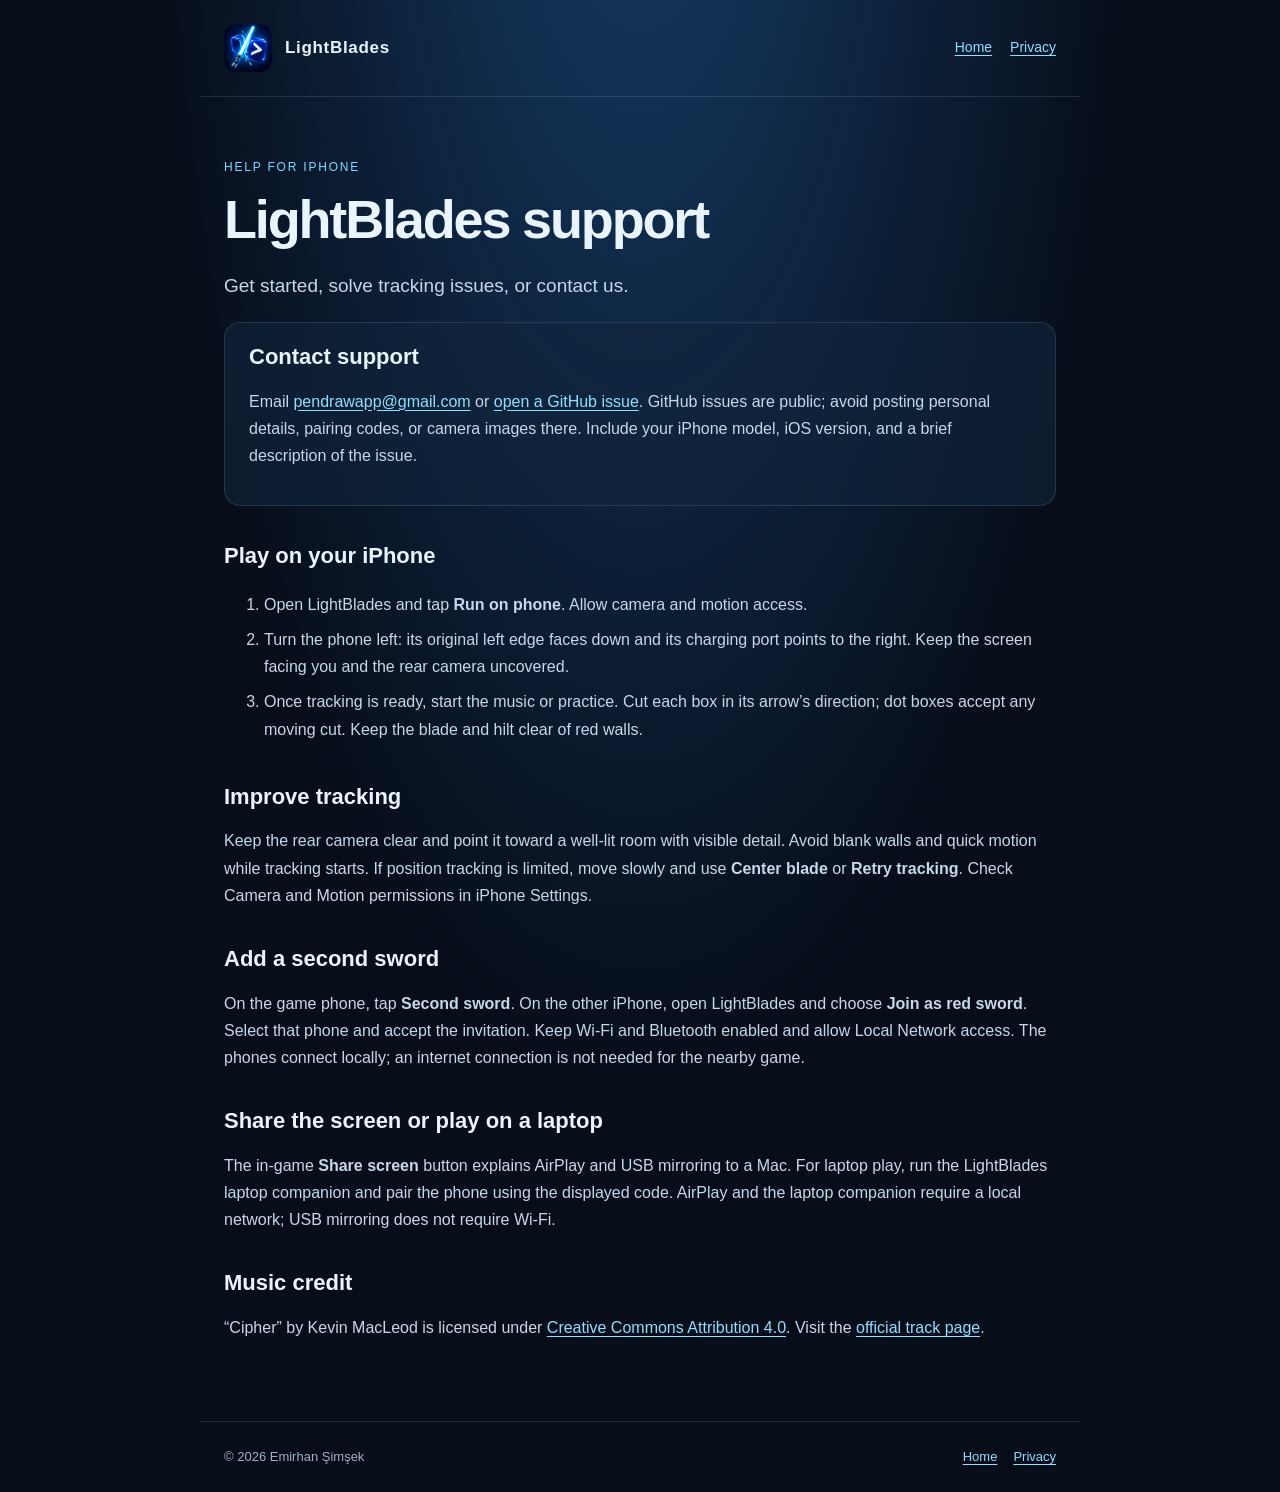
==== support.html @ 12b4bb8f "Add LightBlades support and privacy pages" ====
<!doctype html><html lang="en"><head><meta charset="utf-8"><meta name="viewport" content="width=device-width,initial-scale=1"><meta name="description" content="LightBlades help, setup and contact information."><title>Support · LightBlades</title><link rel="stylesheet" href="assets/style.css"><link rel="icon" href="assets/icon.png"></head><body>
<header><img src="assets/icon.png" alt=""><strong>LightBlades</strong><nav><a href="index.html">Home</a><a href="privacy.html">Privacy</a></nav></header><main>
<p class="eyebrow">Help for iPhone</p><h1>LightBlades support</h1><p class="lead">Get started, solve tracking issues, or contact us.</p>
<div class="card"><h2>Contact support</h2><p>Email <a href="mailto:pendrawapp@gmail.com?subject=LightBlades%20support">pendrawapp@gmail.com</a> or <a href="https://github.com/Emirhan777/lightblades-support/issues/new/choose">open a GitHub issue</a>. GitHub issues are public; avoid posting personal details, pairing codes, or camera images there. Include your iPhone model, iOS version, and a brief description of the issue.</p></div>
<h2>Play on your iPhone</h2><ol><li>Open LightBlades and tap <strong>Run on phone</strong>. Allow camera and motion access.</li><li>Turn the phone left: its original left edge faces down and its charging port points to the right. Keep the screen facing you and the rear camera uncovered.</li><li>Once tracking is ready, start the music or practice. Cut each box in its arrow’s direction; dot boxes accept any moving cut. Keep the blade and hilt clear of red walls.</li></ol>
<h2>Improve tracking</h2><p>Keep the rear camera clear and point it toward a well-lit room with visible detail. Avoid blank walls and quick motion while tracking starts. If position tracking is limited, move slowly and use <strong>Center blade</strong> or <strong>Retry tracking</strong>. Check Camera and Motion permissions in iPhone Settings.</p>
<h2>Add a second sword</h2><p>On the game phone, tap <strong>Second sword</strong>. On the other iPhone, open LightBlades and choose <strong>Join as red sword</strong>. Select that phone and accept the invitation. Keep Wi-Fi and Bluetooth enabled and allow Local Network access. The phones connect locally; an internet connection is not needed for the nearby game.</p>
<h2>Share the screen or play on a laptop</h2><p>The in-game <strong>Share screen</strong> button explains AirPlay and USB mirroring to a Mac. For laptop play, run the LightBlades laptop companion and pair the phone using the displayed code. AirPlay and the laptop companion require a local network; USB mirroring does not require Wi-Fi.</p>
<h2>Music credit</h2><p>“Cipher” by Kevin MacLeod is licensed under <a href="https://creativecommons.org/licenses/by/4.0/">Creative Commons Attribution 4.0</a>. Visit the <a href="https://incompetech.com/music/royalty-free/index.html?isrc=USUAN1100844">official track page</a>.</p></main>
<footer><span>© 2026 Emirhan Şimşek</span><nav><a href="index.html">Home</a><a href="privacy.html">Privacy</a></nav></footer></body></html>
---- assets/style.css ----
:root{color-scheme:dark;font-family:-apple-system,BlinkMacSystemFont,"Segoe UI",sans-serif;background:#070d19;color:#eaf4ff}
*{box-sizing:border-box}body{margin:0;background:radial-gradient(ellipse at 50% -20%,#153d68 0,transparent 55%),#070d19;min-height:100vh;line-height:1.7}a{color:#90dfff;text-underline-offset:3px}a:hover{color:white}header,main,footer{max-width:880px;margin:auto;padding:24px}header{display:flex;align-items:center;gap:13px;border-bottom:1px solid #b4dbff24}header img{width:48px;height:48px;border-radius:12px}header strong{font-size:17px;letter-spacing:.04em}header nav{margin-left:auto;display:flex;gap:18px;font-size:14px}main{padding-top:48px;padding-bottom:64px}h1{font-size:clamp(34px,6vw,54px);line-height:1.12;letter-spacing:-.04em;margin:0 0 20px}h2{font-size:22px;line-height:1.3;margin:36px 0 10px}p,li{color:#c6d8e9}li{padding:4px 0}.eyebrow{font-size:12px;letter-spacing:.15em;color:#7edcff;text-transform:uppercase}.lead{font-size:19px;max-width:680px}.actions{display:flex;gap:12px;flex-wrap:wrap;margin:30px 0}.button{display:inline-block;padding:10px 17px;border:1px solid #5bbff066;border-radius:10px;text-decoration:none;background:#173c5b;color:#f4fbff;font-weight:600}.card{border:1px solid #b4dbff24;border-radius:16px;padding:20px 24px;background:#12263c99;margin:20px 0}.card h2{margin-top:0}footer{border-top:1px solid #b4dbff24;display:flex;justify-content:space-between;gap:16px;color:#9bb3c9;font-size:13px}footer nav{display:flex;gap:16px}@media(max-width:480px){header,main,footer{padding-left:18px;padding-right:18px}header nav{gap:10px;font-size:12px}main{padding-top:32px}footer{flex-direction:column}}
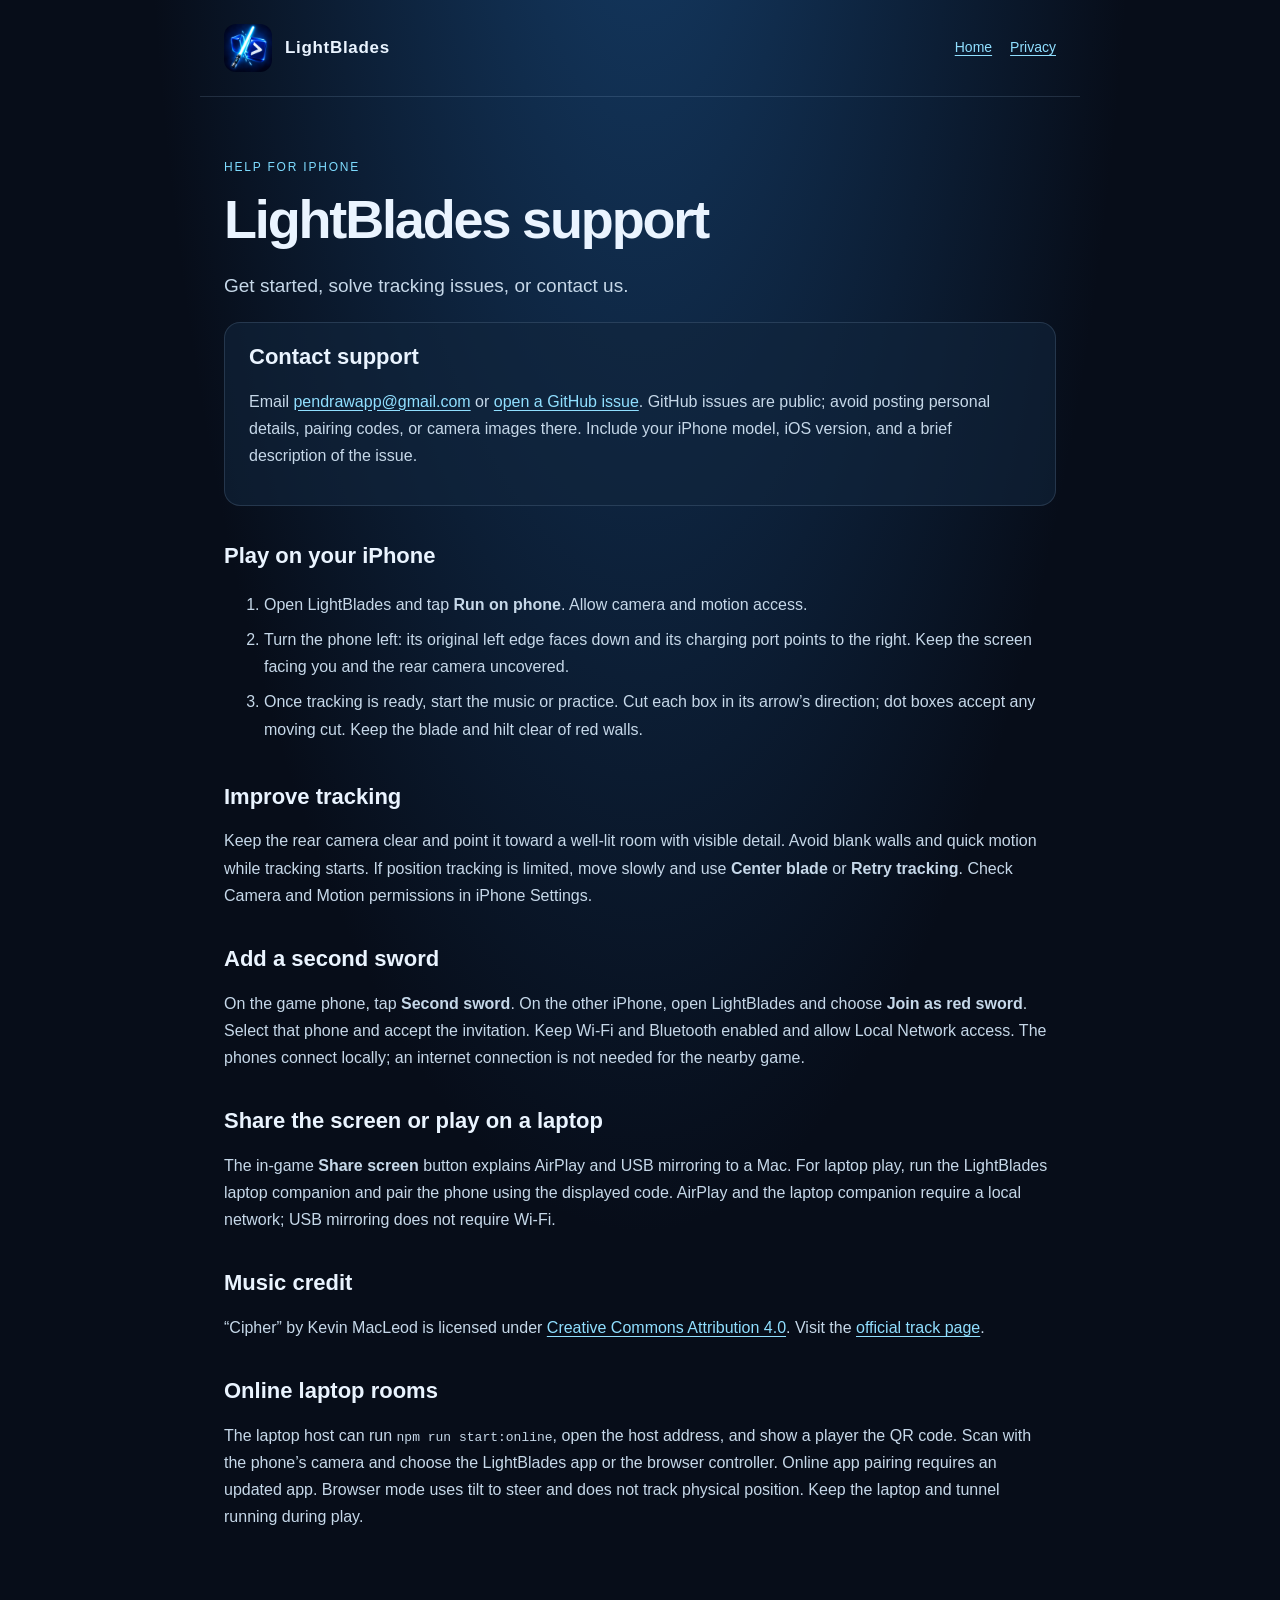
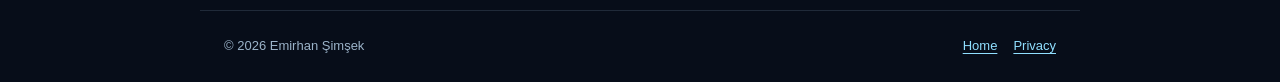
==== commit 413a78a3: "Document secure online room connections" ====
--- a/support.html
+++ b/support.html
@@ -6,5 +6,5 @@
 <h2>Improve tracking</h2><p>Keep the rear camera clear and point it toward a well-lit room with visible detail. Avoid blank walls and quick motion while tracking starts. If position tracking is limited, move slowly and use <strong>Center blade</strong> or <strong>Retry tracking</strong>. Check Camera and Motion permissions in iPhone Settings.</p>
 <h2>Add a second sword</h2><p>On the game phone, tap <strong>Second sword</strong>. On the other iPhone, open LightBlades and choose <strong>Join as red sword</strong>. Select that phone and accept the invitation. Keep Wi-Fi and Bluetooth enabled and allow Local Network access. The phones connect locally; an internet connection is not needed for the nearby game.</p>
 <h2>Share the screen or play on a laptop</h2><p>The in-game <strong>Share screen</strong> button explains AirPlay and USB mirroring to a Mac. For laptop play, run the LightBlades laptop companion and pair the phone using the displayed code. AirPlay and the laptop companion require a local network; USB mirroring does not require Wi-Fi.</p>
-<h2>Music credit</h2><p>“Cipher” by Kevin MacLeod is licensed under <a href="https://creativecommons.org/licenses/by/4.0/">Creative Commons Attribution 4.0</a>. Visit the <a href="https://incompetech.com/music/royalty-free/index.html?isrc=USUAN1100844">official track page</a>.</p></main>
+<h2>Music credit</h2><p>“Cipher” by Kevin MacLeod is licensed under <a href="https://creativecommons.org/licenses/by/4.0/">Creative Commons Attribution 4.0</a>. Visit the <a href="https://incompetech.com/music/royalty-free/index.html?isrc=USUAN1100844">official track page</a>.</p><h2>Online laptop rooms</h2><p>The laptop host can run <code>npm run start:online</code>, open the host address, and show a player the QR code. Scan with the phone’s camera and choose the LightBlades app or the browser controller. Online app pairing requires an updated app. Browser mode uses tilt to steer and does not track physical position. Keep the laptop and tunnel running during play.</p></main>
 <footer><span>© 2026 Emirhan Şimşek</span><nav><a href="index.html">Home</a><a href="privacy.html">Privacy</a></nav></footer></body></html>
